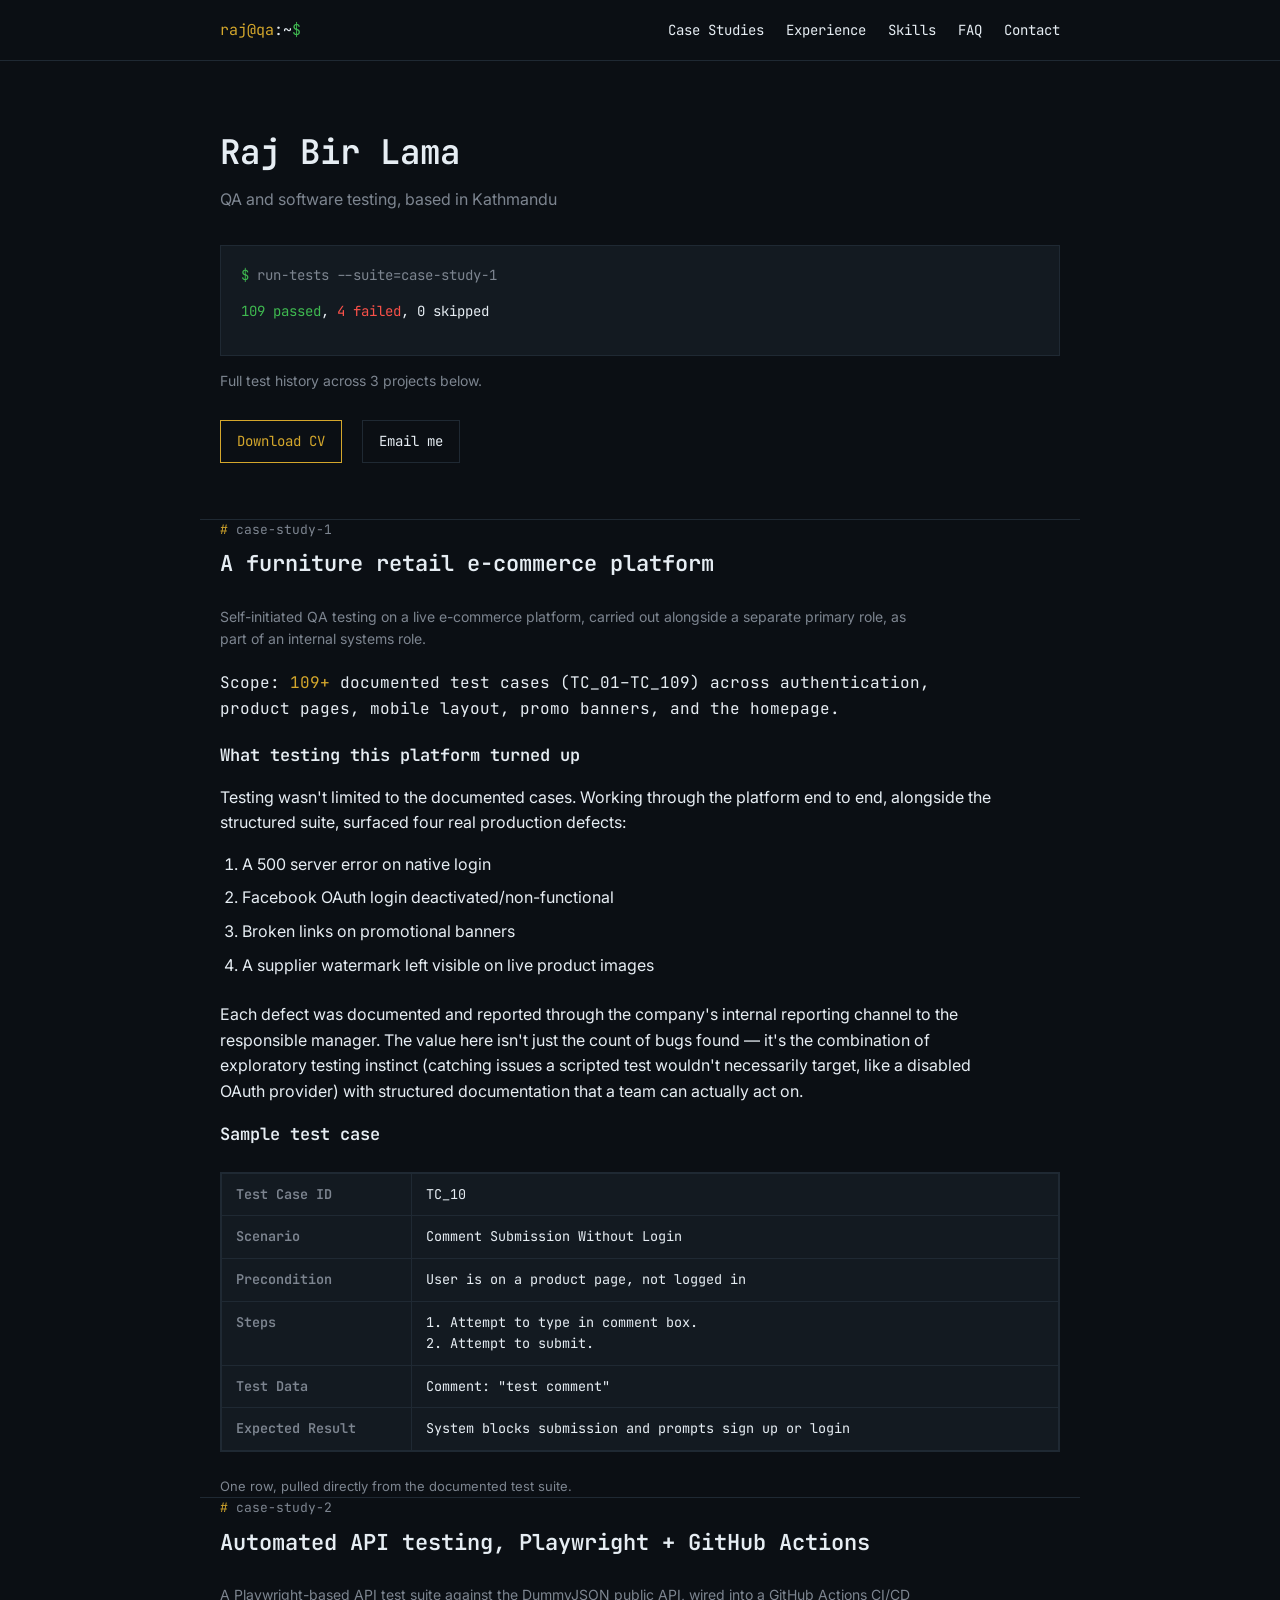
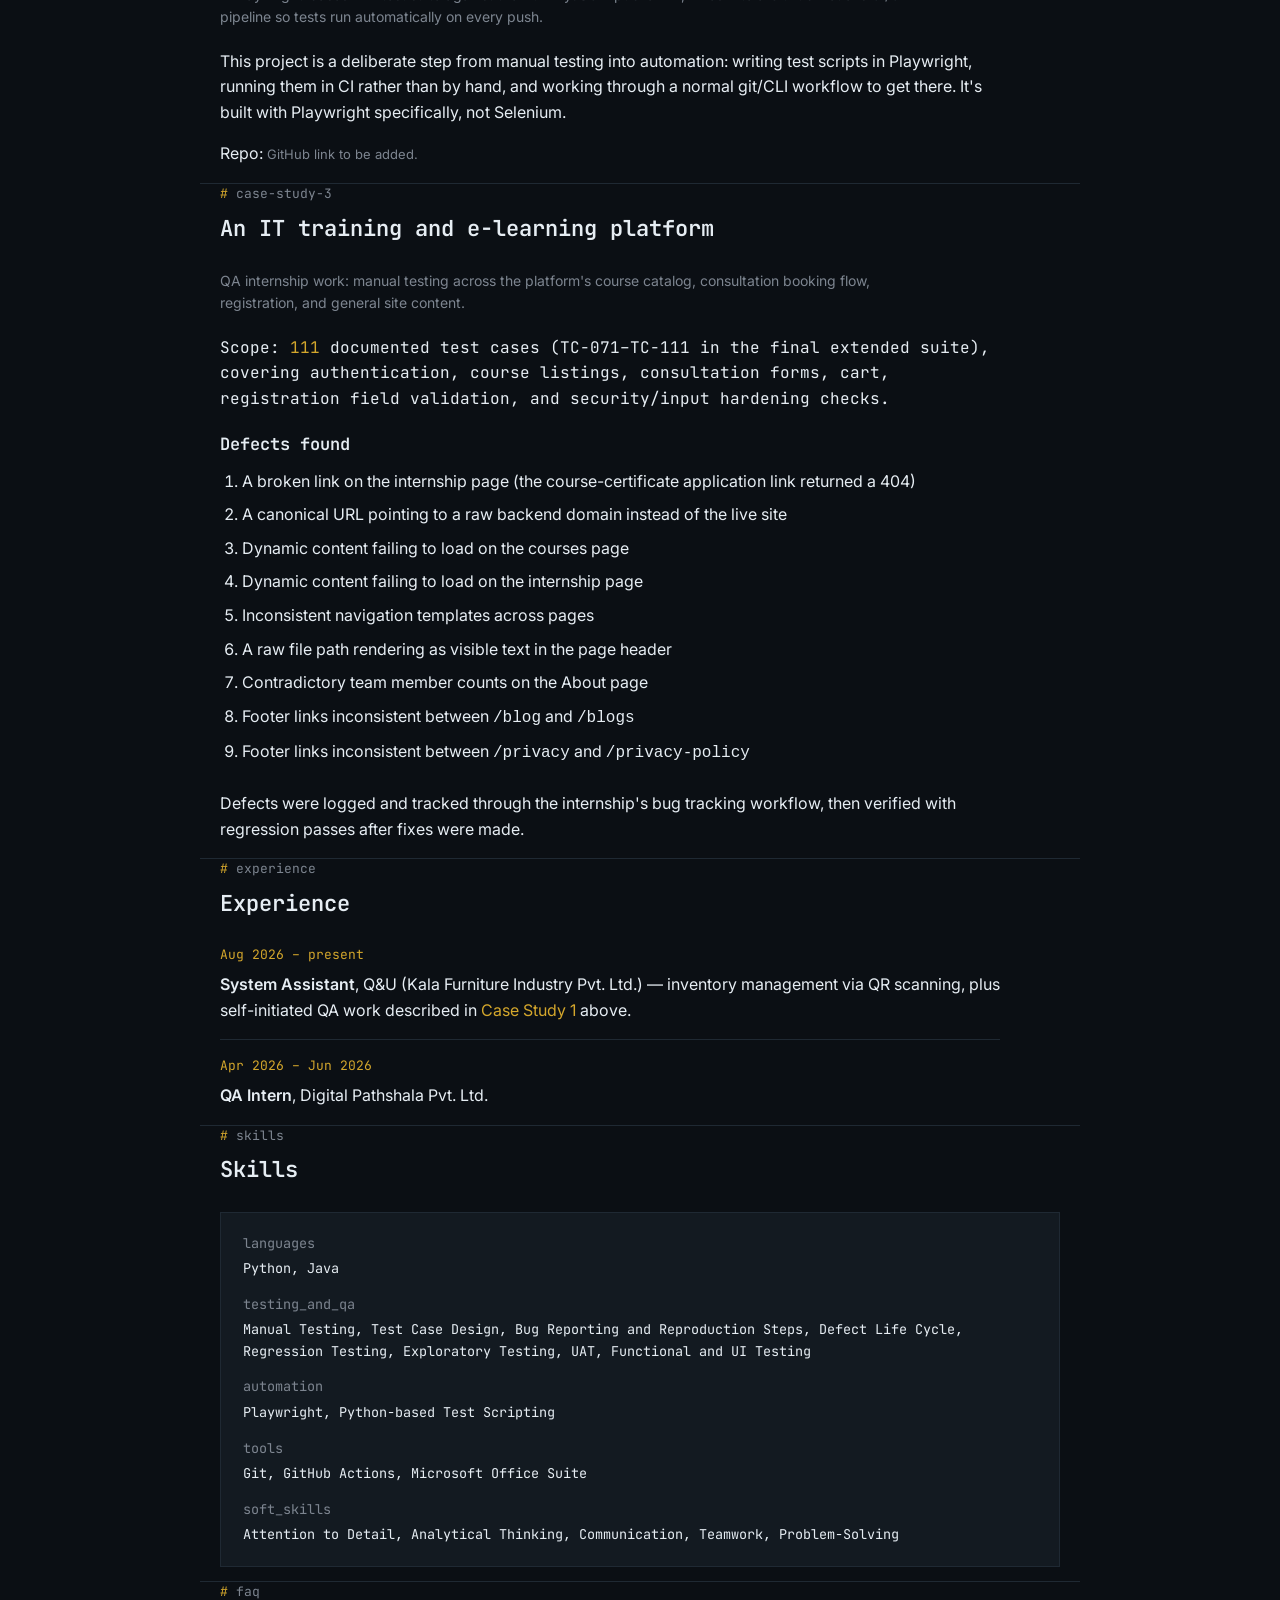
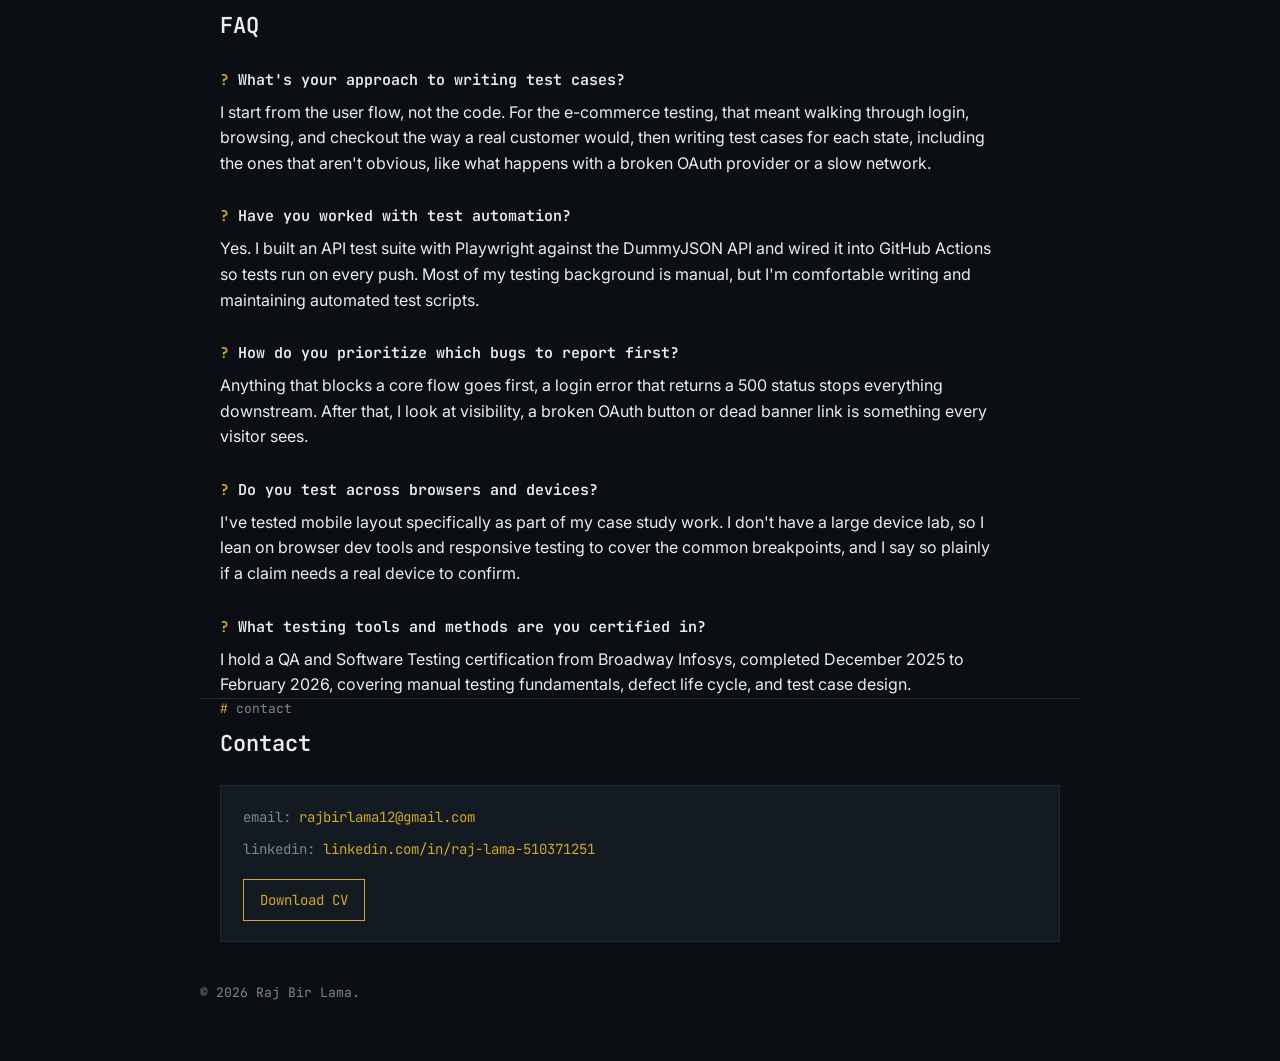
==== index.html @ 78468f65 "Build QA portfolio site per build spec Single-page static site for Raj Bir Lama's QA/testing job app" ====
<!DOCTYPE html>
<html lang="en">
<head>
<meta charset="UTF-8">
<meta name="viewport" content="width=device-width, initial-scale=1.0">
<title>Raj Bir Lama — QA &amp; Software Testing</title>
<meta name="description" content="Raj Bir Lama, QA and software testing based in Kathmandu. Manual and Playwright-automated test case design, defect reporting, and regression testing across e-commerce, API, and e-learning platforms.">

<!-- Open Graph -->
<meta property="og:type" content="website">
<meta property="og:title" content="Raj Bir Lama — QA & Software Testing">
<meta property="og:description" content="QA and software testing based in Kathmandu. 109 passed, 4 failed, 0 skipped — full test history across 3 projects.">
<meta property="og:image" content="/assets/og-image.png">
<!-- TODO(Raj): once the site has a final domain, set an absolute og:url here, e.g. https://your-domain.example/ -->

<!-- Twitter card -->
<meta name="twitter:card" content="summary_large_image">
<meta name="twitter:title" content="Raj Bir Lama — QA & Software Testing">
<meta name="twitter:description" content="QA and software testing based in Kathmandu. 109 passed, 4 failed, 0 skipped — full test history across 3 projects.">
<meta name="twitter:image" content="/assets/og-image.png">

<link rel="preconnect" href="https://fonts.googleapis.com">
<link rel="preconnect" href="https://fonts.gstatic.com" crossorigin>
<link href="https://fonts.googleapis.com/css2?family=Inter:wght@400;500;600&family=JetBrains+Mono:wght@400;500;600&display=swap" rel="stylesheet">
<link rel="stylesheet" href="/assets/styles.css">
</head>
<body>
<a class="skip-link" href="#main">Skip to content</a>

<header class="site-header">
  <div class="nav-bar">
    <button class="prompt mobile-nav-toggle" aria-expanded="false" aria-controls="primary-nav">
      <span class="prompt-user">raj@qa</span>:~<span class="prompt-caret">$</span>
    </button>
    <span class="prompt" aria-hidden="true" style="cursor:default;">
      <span class="prompt-user">raj@qa</span>:~<span class="prompt-caret">$</span>
    </span>
    <nav class="primary-nav" id="primary-nav" aria-label="Primary">
      <div class="case-studies-item">
        <button class="nav-link" aria-haspopup="true" aria-expanded="false">Case Studies</button>
        <ul class="case-studies-sub">
          <li><a href="#case-study-1">E-commerce QA</a></li>
          <li><a href="#case-study-2">API Automation</a></li>
          <li><a href="#case-study-3">E-learning QA</a></li>
        </ul>
      </div>
      <a href="#experience">Experience</a>
      <a href="#skills">Skills</a>
      <a href="#faq">FAQ</a>
      <a href="#contact">Contact</a>
    </nav>
  </div>
</header>

<main id="main">

  <!-- Hero -->
  <section class="hero container" id="hero">
    <h1 class="hero-name">Raj Bir Lama</h1>
    <p class="hero-role">QA and software testing, based in Kathmandu</p>

    <div class="terminal-block">
      <p class="cmd">run-tests --suite=case-study-1</p>
      <p id="hero-output"><span class="n-pass">109 passed</span>, <span class="n-fail">4 failed</span>, 0 skipped</p>
    </div>
    <p class="hero-subline">Full test history across 3 projects below.</p>

    <div class="hero-links">
      <a class="primary" href="/assets/raj-bir-lama-cv.pdf">Download CV</a>
      <a href="mailto:rajbirlama12@gmail.com">Email me</a>
    </div>
  </section>

  <!-- Case Study 1: E-commerce -->
  <section class="container" id="case-study-1">
    <p class="section-label">case-study-1</p>
    <h2>A furniture retail e-commerce platform</h2>

    <p class="case-meta">
      Self-initiated QA testing on a live e-commerce platform, carried out
      alongside a separate primary role, as part of an internal systems
      role.
    </p>

    <p class="stat-line">
      Scope: <span class="num">109+</span> documented test cases
      (TC_01&ndash;TC_109) across authentication, product pages, mobile
      layout, promo banners, and the homepage.
    </p>

    <h3>What testing this platform turned up</h3>
    <p>
      Testing wasn't limited to the documented cases. Working through the
      platform end to end, alongside the structured suite, surfaced four
      real production defects:
    </p>
    <ol class="defect-list">
      <li>A 500 server error on native login</li>
      <li>Facebook OAuth login deactivated/non-functional</li>
      <li>Broken links on promotional banners</li>
      <li>A supplier watermark left visible on live product images</li>
    </ol>

    <p>
      Each defect was documented and reported through the company's
      internal reporting channel to the responsible manager. The value
      here isn't just the count of bugs found &mdash; it's the combination
      of exploratory testing instinct (catching issues a scripted test
      wouldn't necessarily target, like a disabled OAuth provider) with
      structured documentation that a team can actually act on.
    </p>

    <h3>Sample test case</h3>
    <div class="record-panel">
      <table>
        <tbody>
          <tr><th scope="row">Test Case ID</th><td>TC_10</td></tr>
          <tr><th scope="row">Scenario</th><td>Comment Submission Without Login</td></tr>
          <tr><th scope="row">Precondition</th><td>User is on a product page, not logged in</td></tr>
          <tr><th scope="row">Steps</th><td>1. Attempt to type in comment box.<br>2. Attempt to submit.</td></tr>
          <tr><th scope="row">Test Data</th><td>Comment: "test comment"</td></tr>
          <tr><th scope="row">Expected Result</th><td>System blocks submission and prompts sign up or login</td></tr>
        </tbody>
      </table>
    </div>
    <p class="record-caption">One row, pulled directly from the documented test suite.</p>
  </section>

  <!-- Case Study 2: API automation -->
  <section class="container" id="case-study-2">
    <p class="section-label">case-study-2</p>
    <h2>Automated API testing, Playwright + GitHub Actions</h2>

    <p class="case-meta">
      A Playwright-based API test suite against the DummyJSON public API,
      wired into a GitHub Actions CI/CD pipeline so tests run
      automatically on every push.
    </p>

    <p>
      This project is a deliberate step from manual testing into
      automation: writing test scripts in Playwright, running them in CI
      rather than by hand, and working through a normal git/CLI workflow
      to get there. It's built with Playwright specifically, not Selenium.
    </p>

    <p>
      Repo: <span class="pending-note">GitHub link to be added.</span>
    </p>
  </section>

  <!-- Case Study 3: E-learning -->
  <section class="container" id="case-study-3">
    <p class="section-label">case-study-3</p>
    <h2>An IT training and e-learning platform</h2>

    <p class="case-meta">
      QA internship work: manual testing across the platform's course
      catalog, consultation booking flow, registration, and general site
      content.
    </p>

    <p class="stat-line">
      Scope: <span class="num">111</span> documented test cases
      (TC-071&ndash;TC-111 in the final extended suite), covering
      authentication, course listings, consultation forms, cart,
      registration field validation, and security/input hardening
      checks.
    </p>

    <h3>Defects found</h3>
    <ol class="defect-list">
      <li>A broken link on the internship page (the course-certificate application link returned a 404)</li>
      <li>A canonical URL pointing to a raw backend domain instead of the live site</li>
      <li>Dynamic content failing to load on the courses page</li>
      <li>Dynamic content failing to load on the internship page</li>
      <li>Inconsistent navigation templates across pages</li>
      <li>A raw file path rendering as visible text in the page header</li>
      <li>Contradictory team member counts on the About page</li>
      <li>Footer links inconsistent between <code>/blog</code> and <code>/blogs</code></li>
      <li>Footer links inconsistent between <code>/privacy</code> and <code>/privacy-policy</code></li>
    </ol>

    <p>
      Defects were logged and tracked through the internship's bug
      tracking workflow, then verified with regression passes after
      fixes were made.
    </p>
  </section>

  <!-- Experience -->
  <section class="container" id="experience">
    <p class="section-label">experience</p>
    <h2>Experience</h2>

    <ul class="commit-log">
      <li class="commit-entry">
        <span class="commit-date">Aug 2026 &ndash; present</span>
        <p class="commit-summary">
          <strong>System Assistant</strong>, Q&amp;U (Kala Furniture
          Industry Pvt. Ltd.) &mdash; inventory management via QR
          scanning, plus self-initiated QA work described in
          <a href="#case-study-1">Case Study 1</a> above.
        </p>
      </li>
      <li class="commit-entry">
        <span class="commit-date">Apr 2026 &ndash; Jun 2026</span>
        <p class="commit-summary">
          <strong>QA Intern</strong>, Digital Pathshala Pvt. Ltd.
        </p>
      </li>
    </ul>
  </section>

  <!-- Skills -->
  <section class="container" id="skills">
    <p class="section-label">skills</p>
    <h2>Skills</h2>

    <dl class="manifest">
      <dt>languages</dt>
      <dd>Python, Java</dd>

      <dt>testing_and_qa</dt>
      <dd>Manual Testing, Test Case Design, Bug Reporting and Reproduction Steps, Defect Life Cycle, Regression Testing, Exploratory Testing, UAT, Functional and UI Testing</dd>

      <dt>automation</dt>
      <dd>Playwright, Python-based Test Scripting</dd>

      <dt>tools</dt>
      <dd>Git, GitHub Actions, Microsoft Office Suite</dd>

      <dt>soft_skills</dt>
      <dd>Attention to Detail, Analytical Thinking, Communication, Teamwork, Problem-Solving</dd>
    </dl>
  </section>

  <!-- FAQ -->
  <section class="container" id="faq">
    <p class="section-label">faq</p>
    <h2>FAQ</h2>

    <div class="faq-item">
      <h3 class="faq-q">What's your approach to writing test cases?</h3>
      <p class="faq-a">
        I start from the user flow, not the code. For the e-commerce
        testing, that meant walking through login, browsing, and checkout
        the way a real customer would, then writing test cases for each
        state, including the ones that aren't obvious, like what happens
        with a broken OAuth provider or a slow network.
      </p>
    </div>

    <div class="faq-item">
      <h3 class="faq-q">Have you worked with test automation?</h3>
      <p class="faq-a">
        Yes. I built an API test suite with Playwright against the
        DummyJSON API and wired it into GitHub Actions so tests run on
        every push. Most of my testing background is manual, but I'm
        comfortable writing and maintaining automated test scripts.
      </p>
    </div>

    <div class="faq-item">
      <h3 class="faq-q">How do you prioritize which bugs to report first?</h3>
      <p class="faq-a">
        Anything that blocks a core flow goes first, a login error that
        returns a 500 status stops everything downstream. After that, I
        look at visibility, a broken OAuth button or dead banner link is
        something every visitor sees.
      </p>
    </div>

    <div class="faq-item">
      <h3 class="faq-q">Do you test across browsers and devices?</h3>
      <p class="faq-a">
        I've tested mobile layout specifically as part of my case study
        work. I don't have a large device lab, so I lean on browser dev
        tools and responsive testing to cover the common breakpoints, and
        I say so plainly if a claim needs a real device to confirm.
      </p>
    </div>

    <div class="faq-item">
      <h3 class="faq-q">What testing tools and methods are you certified in?</h3>
      <p class="faq-a">
        I hold a QA and Software Testing certification from Broadway
        Infosys, completed December 2025 to February 2026, covering
        manual testing fundamentals, defect life cycle, and test case
        design.
      </p>
    </div>
  </section>

  <!-- Contact -->
  <section class="container" id="contact">
    <p class="section-label">contact</p>
    <h2>Contact</h2>

    <div class="contact-block">
      <p class="contact-line"><span class="contact-label">email:</span> <a href="mailto:rajbirlama12@gmail.com">rajbirlama12@gmail.com</a></p>
      <p class="contact-line"><span class="contact-label">linkedin:</span> <a href="https://linkedin.com/in/raj-lama-510371251">linkedin.com/in/raj-lama-510371251</a></p>

      <div class="hero-links">
        <a class="primary" href="/assets/raj-bir-lama-cv.pdf">Download CV</a>
      </div>
    </div>
  </section>

</main>

<footer class="site-footer container">
  <p>&copy; 2026 Raj Bir Lama.</p>
</footer>

<script src="/assets/script.js"></script>
</body>
</html>
---- assets/styles.css ----
/* QA Portfolio — Raj Bir Lama
   Design tokens per build spec: flat, terminal/log style, left-aligned. */

:root {
  --bg: #0B0F14;
  --panel: #131A21;
  --border: #1F2933;
  --text: #E6EDF3;
  --muted: #7D8590;
  --pass: #3FB950;
  --fail: #F85149;
  --accent: #D4A72C;

  --mono: 'JetBrains Mono', ui-monospace, SFMono-Regular, Menlo, Consolas, monospace;
  --body: 'Inter', -apple-system, BlinkMacSystemFont, 'Segoe UI', sans-serif;
}

* {
  box-sizing: border-box;
}

html {
  background: var(--bg);
  color-scheme: dark;
}

body {
  margin: 0;
  background: var(--bg);
  color: var(--text);
  font-family: var(--body);
  font-size: 16px;
  line-height: 1.6;
  -webkit-font-smoothing: antialiased;
}

a {
  color: var(--accent);
  text-decoration: none;
}

a:hover,
a:focus-visible {
  text-decoration: underline;
}

h1, h2, h3, h4,
.mono,
.numeric {
  font-family: var(--mono);
  font-weight: 600;
  letter-spacing: 0;
}

p, li {
  max-width: 78ch;
}

img {
  max-width: 100%;
  display: block;
}

.container {
  max-width: 880px;
  margin: 0 auto;
  padding: 0 20px;
}

/* ---------- Skip link ---------- */
.skip-link {
  position: absolute;
  left: -9999px;
  top: 0;
  background: var(--panel);
  color: var(--text);
  border: 1px solid var(--border);
  padding: 8px 12px;
  z-index: 100;
}

.skip-link:focus {
  left: 12px;
  top: 12px;
}

/* ---------- Header / nav ---------- */
.site-header {
  position: sticky;
  top: 0;
  z-index: 50;
  background: var(--bg);
  border-bottom: 1px solid var(--border);
}

.nav-bar {
  display: flex;
  align-items: center;
  justify-content: space-between;
  padding: 14px 20px;
  max-width: 880px;
  margin: 0 auto;
}

.prompt {
  font-family: var(--mono);
  font-size: 15px;
  color: var(--text);
  background: none;
  border: none;
  cursor: pointer;
  padding: 4px 0;
}

.prompt .prompt-user {
  color: var(--accent);
}

.prompt .prompt-caret {
  color: var(--pass);
}

nav.primary-nav {
  display: flex;
  align-items: center;
  gap: 22px;
  font-family: var(--mono);
  font-size: 14px;
}

nav.primary-nav a,
nav.primary-nav button.nav-link {
  color: var(--text);
  background: none;
  border: none;
  font-family: var(--mono);
  font-size: 14px;
  cursor: pointer;
  padding: 0;
}

nav.primary-nav a:hover,
nav.primary-nav button.nav-link:hover {
  color: var(--accent);
  text-decoration: underline;
}

.case-studies-item {
  position: relative;
}

.case-studies-sub {
  display: none;
  position: absolute;
  top: 100%;
  left: 0;
  margin-top: 10px;
  background: var(--panel);
  border: 1px solid var(--border);
  min-width: 210px;
  padding: 6px 0;
  list-style: none;
}

.case-studies-item:hover .case-studies-sub,
.case-studies-item:focus-within .case-studies-sub,
.case-studies-item.open .case-studies-sub {
  display: block;
}

.case-studies-sub li a {
  display: block;
  padding: 8px 14px;
  font-size: 13px;
  color: var(--text);
}

.case-studies-sub li a:hover {
  color: var(--accent);
}

/* mobile nav: tapping the prompt reveals the link list */
.mobile-nav-toggle {
  display: none;
}

@media (max-width: 720px) {
  .nav-bar {
    flex-direction: column;
    align-items: flex-start;
  }

  .mobile-nav-toggle {
    display: block;
  }

  .nav-bar > .prompt:not(.mobile-nav-toggle) {
    display: none;
  }

  nav.primary-nav {
    display: none;
    flex-direction: column;
    align-items: flex-start;
    gap: 14px;
    width: 100%;
    margin-top: 14px;
    padding-top: 14px;
    border-top: 1px solid var(--border);
  }

  nav.primary-nav.open {
    display: flex;
  }

  .case-studies-sub {
    display: none;
    position: static;
    border: none;
    margin: 8px 0 0 0;
    padding: 0 0 0 14px;
  }

  .case-studies-item.open .case-studies-sub {
    display: block;
  }
}

/* ---------- Sections ---------- */
section {
  padding: 56px 0;
  border-bottom: 1px solid var(--border);
}

section:last-of-type {
  border-bottom: none;
}

.section-label {
  font-family: var(--mono);
  font-size: 13px;
  color: var(--muted);
  margin: 0 0 6px 0;
}

.section-label::before {
  content: '# ';
  color: var(--accent);
}

h2 {
  font-size: 22px;
  margin: 0 0 24px 0;
}

h3 {
  font-size: 17px;
  margin: 0 0 10px 0;
}

/* ---------- Hero ---------- */
.hero {
  padding-top: 64px;
  padding-bottom: 56px;
}

.hero-name {
  font-size: 34px;
  margin: 0 0 8px 0;
}

.hero-role {
  font-family: var(--body);
  color: var(--muted);
  font-size: 16px;
  margin: 0 0 32px 0;
}

.terminal-block {
  background: var(--panel);
  border: 1px solid var(--border);
  padding: 18px 20px;
  font-family: var(--mono);
  font-size: 14px;
  overflow-x: auto;
}

.terminal-block .cmd {
  color: var(--muted);
  margin: 0 0 10px 0;
}

.terminal-block .cmd::before {
  content: '$ ';
  color: var(--pass);
}

#hero-output {
  white-space: pre;
  color: var(--text);
}

#hero-output .n-pass {
  color: var(--pass);
}

#hero-output .n-fail {
  color: var(--fail);
}

.hero-caret {
  display: inline-block;
  width: 8px;
  background: var(--text);
  margin-left: 2px;
}

@media (prefers-reduced-motion: no-preference) {
  .hero-caret.blinking {
    animation: blink 1s step-end infinite;
  }
}

@keyframes blink {
  50% {
    opacity: 0;
  }
}

.hero-subline {
  color: var(--muted);
  font-size: 14px;
  margin: 14px 0 0 0;
}

.hero-links {
  display: flex;
  gap: 20px;
  margin-top: 28px;
  font-family: var(--mono);
  font-size: 14px;
  flex-wrap: wrap;
}

.hero-links a {
  border: 1px solid var(--border);
  padding: 9px 16px;
  color: var(--text);
}

.hero-links a.primary {
  border-color: var(--accent);
  color: var(--accent);
}

.hero-links a:hover {
  color: var(--accent);
  border-color: var(--accent);
  text-decoration: none;
}

/* ---------- Case studies ---------- */
.case-meta {
  color: var(--muted);
  font-size: 14px;
  margin: 0 0 20px 0;
}

.defect-list {
  margin: 0 0 24px 0;
  padding-left: 22px;
}

.defect-list li {
  margin-bottom: 8px;
}

.stat-line {
  font-family: var(--mono);
  color: var(--text);
  margin: 0 0 20px 0;
}

.stat-line .num {
  color: var(--accent);
}

/* record / spreadsheet-row panel */
.record-panel {
  background: var(--panel);
  border: 1px solid var(--border);
  font-family: var(--mono);
  font-size: 13.5px;
  margin: 24px 0;
  overflow-x: auto;
}

.record-panel table {
  border-collapse: collapse;
  width: 100%;
}

.record-panel th,
.record-panel td {
  border: 1px solid var(--border);
  padding: 10px 14px;
  text-align: left;
  vertical-align: top;
}

.record-panel th {
  color: var(--muted);
  font-weight: 600;
  width: 190px;
  white-space: nowrap;
}

.record-caption {
  color: var(--muted);
  font-size: 13px;
  margin: 10px 0 0 0;
}

.pending-note {
  color: var(--muted);
  font-style: normal;
  font-size: 13px;
}

/* ---------- Experience (commit-log style) ---------- */
.commit-log {
  list-style: none;
  margin: 0;
  padding: 0;
}

.commit-entry {
  border-bottom: 1px solid var(--border);
  padding: 16px 0;
}

.commit-entry:first-child {
  padding-top: 0;
}

.commit-entry:last-child {
  border-bottom: none;
}

.commit-date {
  font-family: var(--mono);
  color: var(--accent);
  font-size: 13px;
  display: block;
  margin-bottom: 6px;
}

.commit-summary {
  margin: 0;
}

.commit-summary strong {
  font-weight: 600;
}

/* ---------- Skills (manifest style) ---------- */
.manifest {
  background: var(--panel);
  border: 1px solid var(--border);
  font-family: var(--mono);
  font-size: 13.5px;
  padding: 20px 22px;
  overflow-x: auto;
}

.manifest dt {
  color: var(--muted);
  margin-top: 14px;
}

.manifest dt:first-child {
  margin-top: 0;
}

.manifest dd {
  margin: 4px 0 0 0;
  color: var(--text);
}

/* ---------- FAQ ---------- */
.faq-item {
  margin-bottom: 28px;
}

.faq-item:last-child {
  margin-bottom: 0;
}

.faq-q {
  font-size: 15px;
  margin: 0 0 8px 0;
}

.faq-q::before {
  content: '? ';
  color: var(--accent);
}

.faq-a {
  margin: 0;
  color: var(--text);
}

/* ---------- Contact ---------- */
.contact-block {
  font-family: var(--mono);
  font-size: 14px;
  background: var(--panel);
  border: 1px solid var(--border);
  padding: 20px 22px;
}

.contact-line {
  margin: 0 0 10px 0;
}

.contact-line:last-child {
  margin-bottom: 0;
}

.contact-label {
  color: var(--muted);
}

.contact-block .hero-links {
  margin-top: 18px;
}

/* ---------- Footer ---------- */
.site-footer {
  padding: 28px 0 48px 0;
  color: var(--muted);
  font-family: var(--mono);
  font-size: 13px;
}

/* ---------- 404 ---------- */
.not-found {
  padding: 96px 0;
}

.not-found h1 {
  font-size: 28px;
  color: var(--fail);
  margin: 0 0 14px 0;
}

.not-found p {
  color: var(--muted);
  margin: 0 0 24px 0;
}
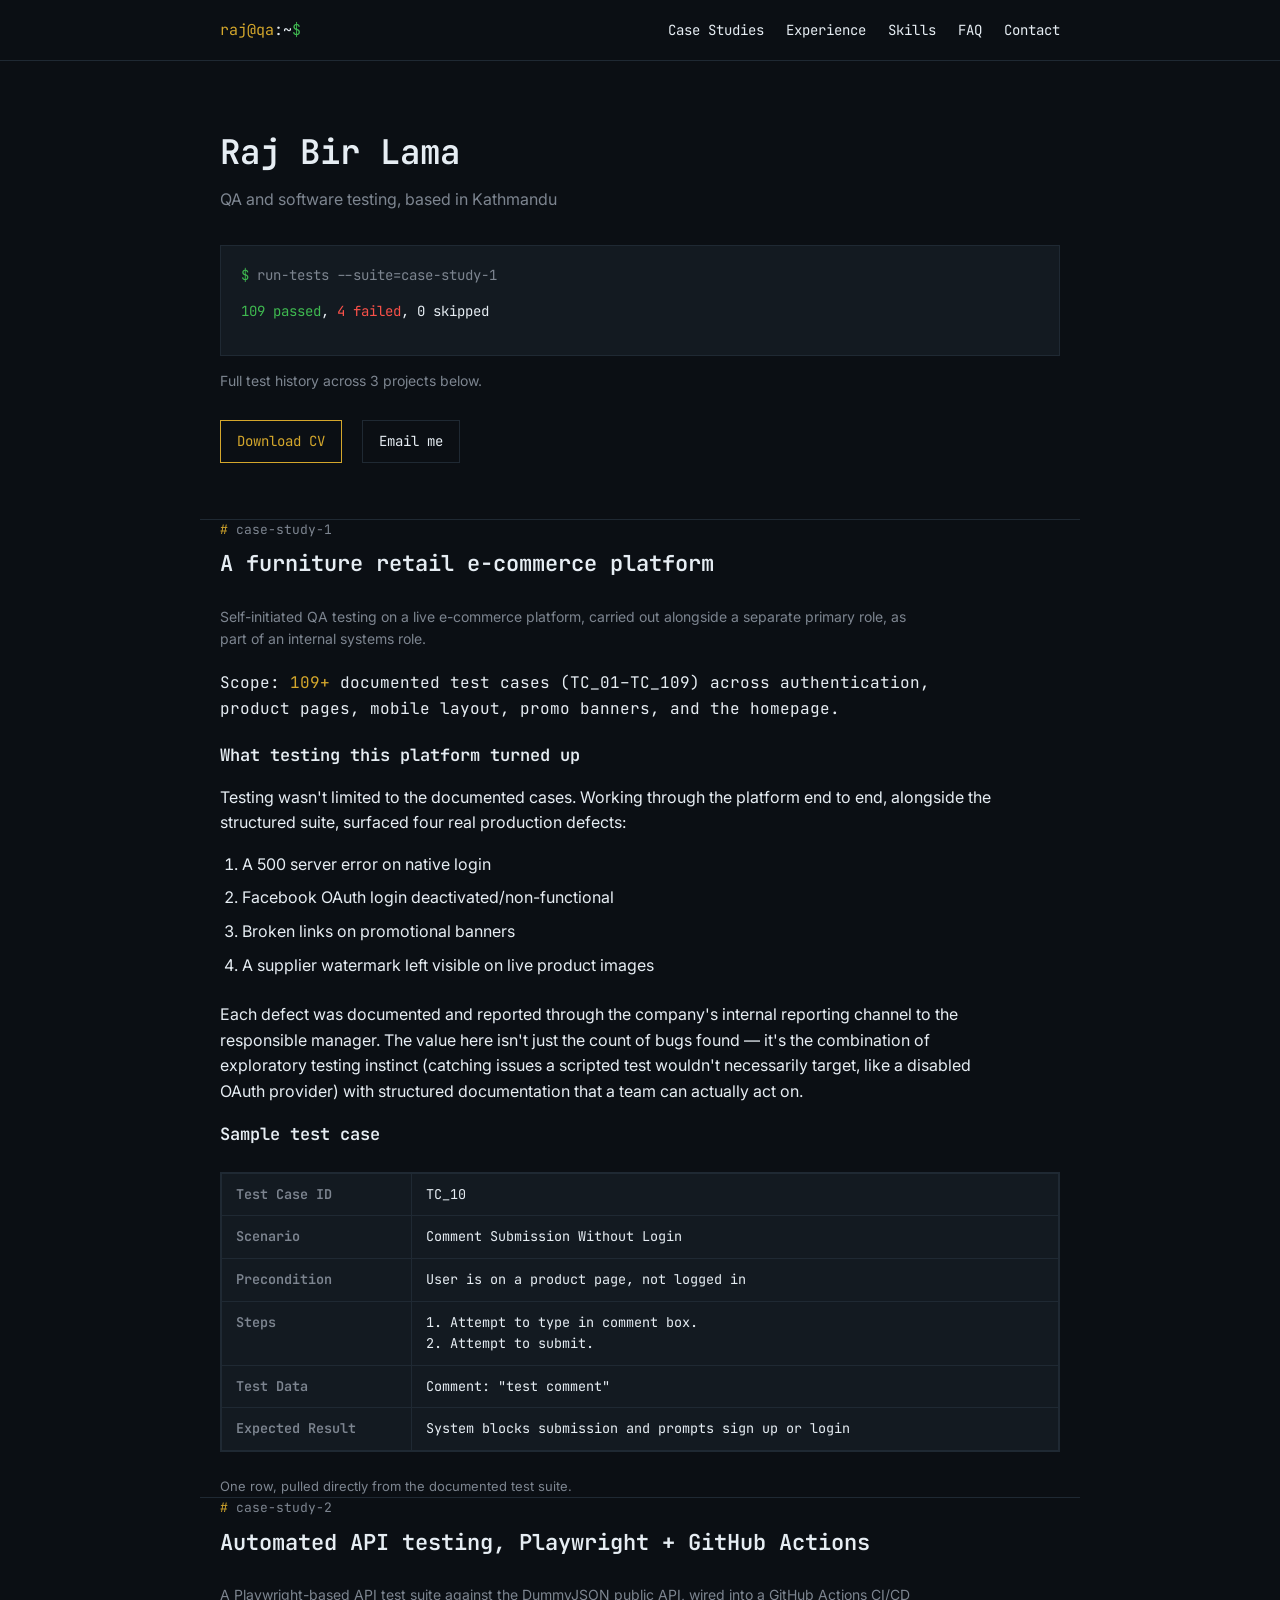
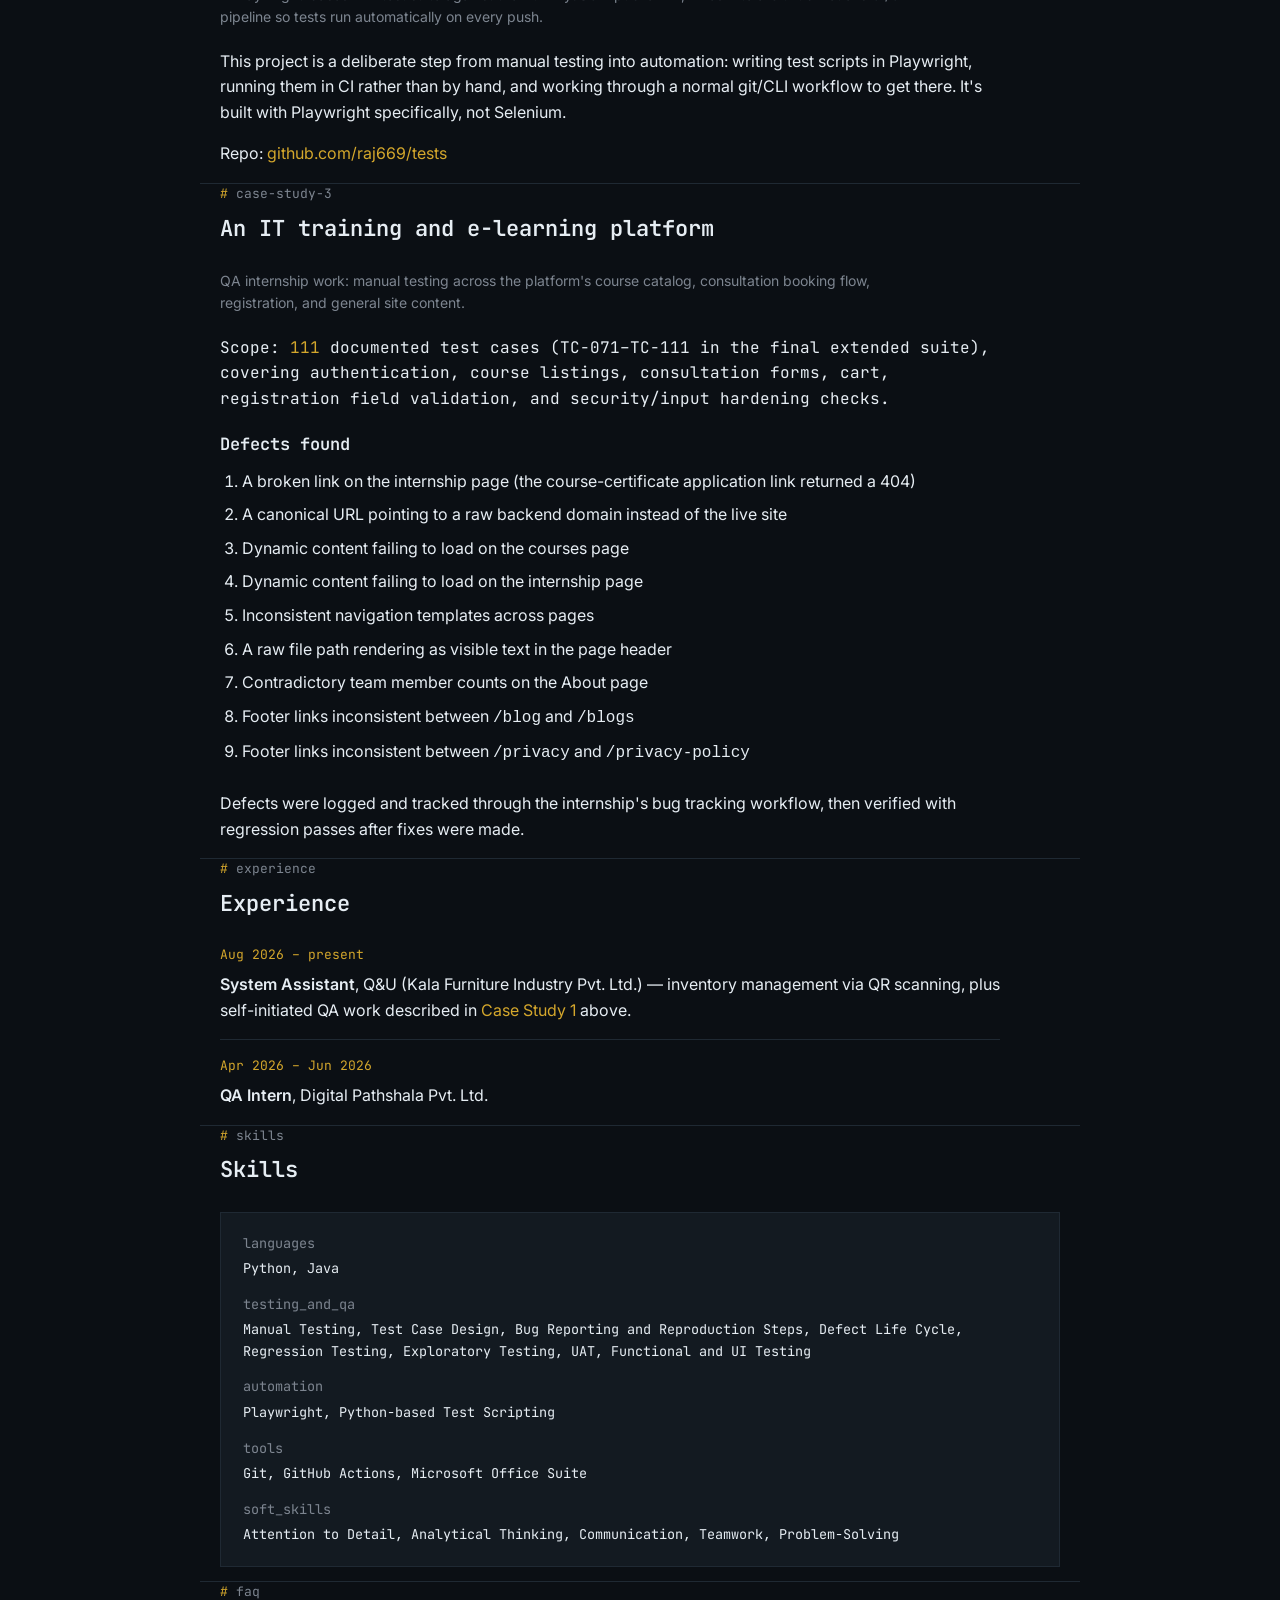
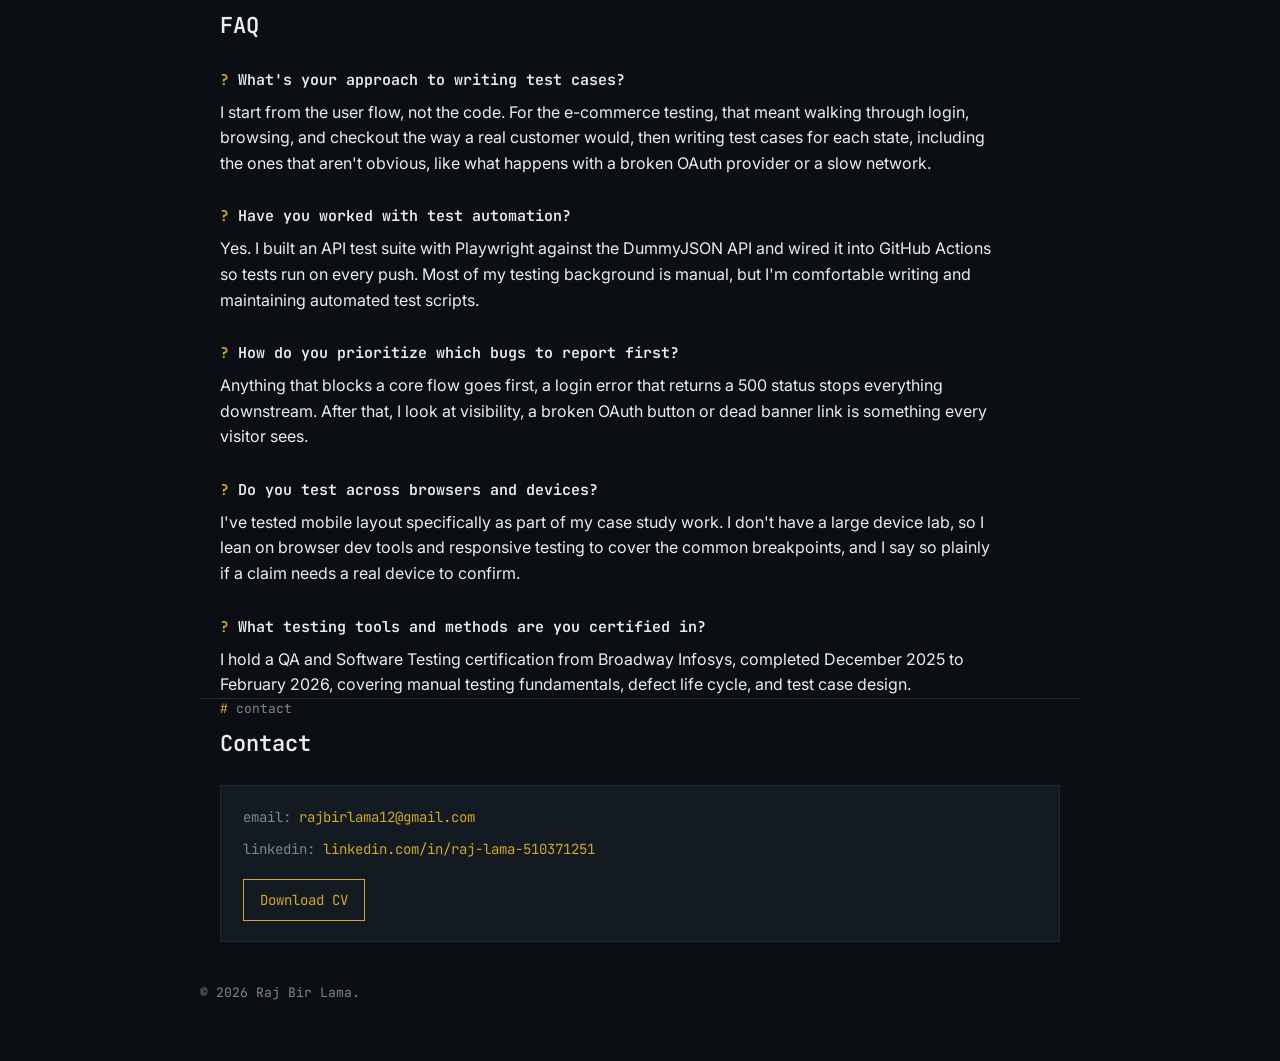
==== commit 5bb401fa: "Add CV PDF and API automation repo link Fills in two of the spec's open items: the downloadable CV a" ====
--- a/index.html
+++ b/index.html
@@ -145,7 +145,7 @@
     </p>
 
     <p>
-      Repo: <span class="pending-note">GitHub link to be added.</span>
+      Repo: <a href="https://github.com/raj669/tests">github.com/raj669/tests</a>
     </p>
   </section>
 
